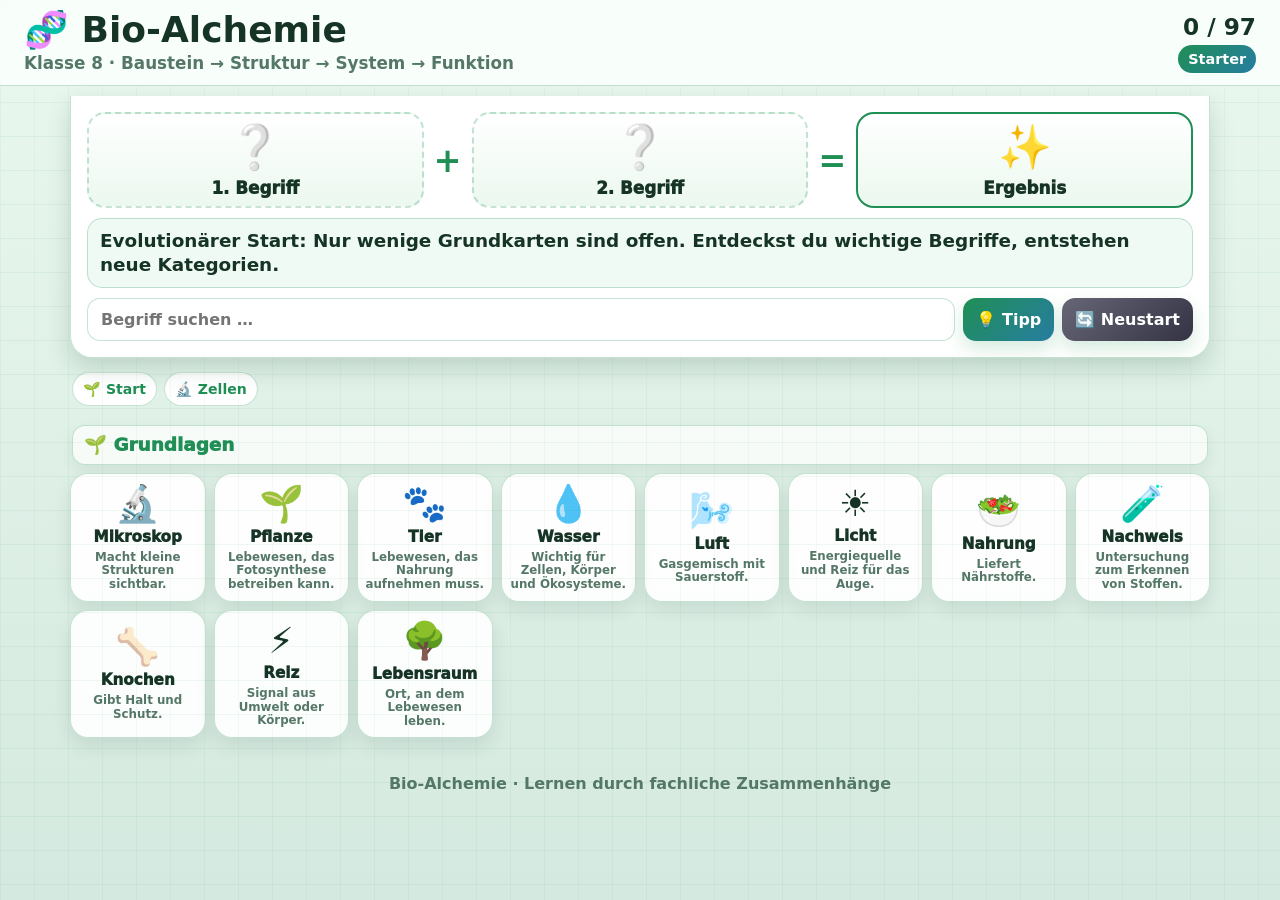
==== index.html @ 3c085ee6 "Load sticky combination area CSS" ====
<!DOCTYPE html>
<html lang="de">
<head>
<meta charset="UTF-8">
<meta name="viewport" content="width=device-width,initial-scale=1.0">
<title>Bio-Alchemie – Klasse 8</title>
<link rel="stylesheet" href="style.css">
<link rel="stylesheet" href="sticky-play.css?v=1">
</head>
<body>
<header class="topbar">
  <div><h1>🧬 Bio-Alchemie</h1><p>Klasse 8 · Baustein → Struktur → System → Funktion</p></div>
  <div class="stats"><strong id="counter">0 / 0</strong><span id="badge">Starter</span></div>
</header>
<main>
  <section class="play">
    <div class="combo">
      <div class="slot" id="a">❔<span>1. Begriff</span></div><b>+</b>
      <div class="slot" id="b">❔<span>2. Begriff</span></div><b>=</b>
      <div class="slot result" id="r">✨<span>Ergebnis</span></div>
    </div>
    <div id="msg" class="msg">Tippe zwei Begriffe an. Wenn sie fachlich zusammenpassen, entsteht ein neuer Biologie-Begriff.</div>
    <div class="controls"><input id="search" placeholder="Begriff suchen …"><button id="hint">💡 Tipp</button><button id="reset">🔄 Neustart</button></div>
  </section>
  <section id="grid" class="grid"></section>
</main>
<div id="pop" class="pop"><div class="popcard"><button id="close">×</button><div id="pe">🧬</div><h2 id="pt">Neu</h2><p id="pf"></p><p id="px"></p></div></div>
<footer>Bio-Alchemie · Lernen durch fachliche Zusammenhänge</footer>
<script src="script2.js?v=2"></script>
<script src="start-clean.js?v=2"></script>
<script src="category-visible-fix.js?v=3"></script>
</body>
</html>
---- style.css ----
:root{--g:#1f8f55;--b:#277da1;--t:#163426;--m:#557767;--bd:rgba(31,143,85,.25);--card:rgba(255,255,255,.92)}*{box-sizing:border-box}body{margin:0;min-height:100vh;font-family:system-ui,-apple-system,Segoe UI,sans-serif;color:var(--t);background:radial-gradient(circle at 15% 18%,rgba(121,209,141,.38),transparent 0 22%),radial-gradient(circle at 84% 12%,rgba(39,125,161,.22),transparent 0 25%),linear-gradient(180deg,#eaf8ef,#d4e9df)}body:before{content:"";position:fixed;inset:0;pointer-events:none;opacity:.25;background-image:linear-gradient(rgba(31,143,85,.25) 1px,transparent 1px),linear-gradient(90deg,rgba(31,143,85,.18) 1px,transparent 1px);background-size:34px 34px}.topbar{position:sticky;top:0;z-index:5;display:flex;justify-content:space-between;gap:14px;align-items:center;padding:12px clamp(10px,3vw,24px);background:rgba(250,255,252,.9);backdrop-filter:blur(14px);border-bottom:1px solid var(--bd)}h1{margin:0;font-size:clamp(1.45rem,3.6vw,2.25rem);line-height:1}.topbar p{margin:5px 0 0;font-size:clamp(.88rem,1.8vw,1.05rem);font-weight:750;color:var(--m)}.stats{text-align:right;display:grid;gap:5px}.stats strong{font-size:clamp(1.05rem,2.4vw,1.45rem)}.stats span{padding:6px 10px;border-radius:999px;background:linear-gradient(135deg,var(--g),var(--b));color:#fff;font-weight:900;font-size:.9rem}main{max-width:1180px;margin:auto;padding:10px clamp(8px,2vw,20px) 22px}.play{padding:clamp(10px,2vw,16px);border:1px solid var(--bd);border-radius:22px;background:rgba(255,255,255,.76);box-shadow:0 12px 26px rgba(21,70,45,.13);backdrop-filter:blur(10px)}.combo{display:grid;grid-template-columns:1fr auto 1fr auto 1fr;gap:clamp(5px,1.2vw,10px);align-items:center}.slot{min-height:86px;border:2px dashed var(--bd);border-radius:18px;background:linear-gradient(180deg,#fff,#ebf8ef);display:grid;place-items:center;align-content:center;gap:5px;text-align:center;font-weight:950;font-size:clamp(1.8rem,3.5vw,2.7rem);padding:8px;color:var(--m)}.slot span{display:block;font-size:clamp(.82rem,1.8vw,1.05rem);color:var(--t)}.slot small{display:block;font-size:.78rem;line-height:1.12;color:var(--m);font-weight:750}.active{border-style:solid;border-color:var(--g);box-shadow:inset 0 0 0 3px rgba(121,209,141,.28)}.success{border-style:solid;border-color:var(--g);animation:pop .35s}.fail{border-style:solid;border-color:#d94848;animation:shake .25s}.combo b{font-size:clamp(1.35rem,3vw,2.1rem);color:var(--g)}.msg{min-height:50px;margin:10px 0 10px;padding:10px 12px;border-radius:15px;background:rgba(240,250,244,.94);border:1px solid var(--bd);font-size:clamp(.98rem,2vw,1.15rem);font-weight:830;line-height:1.3}.msg b{color:var(--g)}.controls{display:flex;flex-wrap:wrap;gap:8px}input,button{border:0;border-radius:13px;font:inherit;font-size:1rem;font-weight:850}input{flex:1 1 220px;padding:11px 13px;background:#fff;border:1px solid var(--bd);color:var(--t)}button{padding:10px 13px;cursor:pointer;color:#fff;background:linear-gradient(135deg,var(--g),var(--b));box-shadow:0 8px 17px rgba(31,143,85,.18)}#reset{background:linear-gradient(135deg,#667,#334)}.grid{display:grid;grid-template-columns:repeat(auto-fill,minmax(112px,1fr));gap:8px;margin-top:10px}.category-nav{grid-column:1/-1;position:sticky;top:78px;z-index:4;display:flex;gap:7px;overflow-x:auto;-webkit-overflow-scrolling:touch;padding:7px 2px 8px;background:rgba(234,248,239,.92);backdrop-filter:blur(8px);border-bottom:1px solid rgba(31,143,85,.16)}.category-pill{flex:0 0 auto;padding:8px 10px;border-radius:999px;font-size:.88rem;box-shadow:none;background:#fff;color:var(--g);border:1px solid var(--bd);white-space:nowrap}.category-head{grid-column:1/-1;margin:5px 2px 0;padding:8px 11px;border-radius:13px;background:rgba(255,255,255,.72);border:1px solid var(--bd);color:var(--g);font-size:clamp(1rem,2vw,1.15rem);font-weight:1000;box-shadow:0 6px 14px rgba(22,52,38,.07)}.card{min-height:106px;padding:9px 7px;border-radius:18px;background:var(--card);border:1px solid var(--bd);box-shadow:0 8px 18px rgba(22,52,38,.1);display:grid;align-content:center;justify-items:center;gap:5px;cursor:pointer;text-align:center;transition:.16s}.card:hover{transform:translateY(-2px);box-shadow:0 14px 24px rgba(22,52,38,.15)}.card.sel{border-color:var(--g);box-shadow:0 0 0 4px rgba(121,209,141,.32),0 14px 24px rgba(22,52,38,.15)}.sym{font-size:2.15rem}.name{font-size:.95rem;font-weight:1000;line-height:1.05}.info{color:var(--m);font-size:.74rem;font-weight:760;line-height:1.15}.new{animation:newcard .6s}.pop{display:none;position:fixed;inset:0;z-index:30;place-items:center;background:rgba(17,45,28,.38);backdrop-filter:blur(8px);padding:18px}.pop.show{display:grid}.popcard{position:relative;width:min(500px,96vw);padding:24px 20px 20px;border-radius:30px;background:radial-gradient(circle at 20% 0%,rgba(121,209,141,.35),transparent 0 32%),linear-gradient(180deg,#fff,#f0fbf4);text-align:center;box-shadow:0 24px 60px rgba(10,42,24,.32);animation:unlock .32s}.popcard button{position:absolute;right:13px;top:11px;width:36px;height:36px;padding:0;border-radius:50%;background:#e9f4ee;color:var(--t);box-shadow:none;font-size:1.35rem}.popcard div{font-size:4rem}.popcard h2{margin:3px 0 7px;font-size:clamp(1.4rem,4vw,2rem)}#pf{color:var(--g);font-size:1.04rem;font-weight:1000}#px{font-size:1.05rem;font-weight:780;line-height:1.35}footer{text-align:center;padding:14px;color:var(--m);font-weight:850}@keyframes pop{0%{transform:scale(.88)}70%{transform:scale(1.08)}100%{transform:scale(1)}}@keyframes shake{0%,100%{transform:translateX(0)}35%{transform:translateX(-7px)}70%{transform:translateX(7px)}}@keyframes newcard{0%{opacity:0;transform:scale(.6) rotate(-8deg)}70%{transform:scale(1.08)}100%{opacity:1;transform:scale(1)}}@keyframes unlock{0%{opacity:0;transform:scale(.84) translateY(18px)}100%{opacity:1;transform:scale(1)}}@media(min-width:900px){.grid{grid-template-columns:repeat(auto-fill,minmax(120px,1fr))}.card{min-height:112px}.sym{font-size:2.25rem}}@media(max-width:760px){.topbar{align-items:flex-start;flex-direction:column}.stats{text-align:left}.combo{grid-template-columns:1fr}.combo b{text-align:center;line-height:.7}.slot{min-height:74px}.grid{grid-template-columns:repeat(auto-fill,minmax(102px,1fr));gap:7px}.category-nav{top:0}.sym{font-size:2rem}.name{font-size:.9rem}.info{font-size:.7rem}}
---- sticky-play.css ----
/* iPad-Verbesserung: Kombinationsbereich bleibt beim Scrollen sichtbar */
.topbar{
  position:relative;
  top:auto;
}

.play{
  position:sticky;
  top:0;
  z-index:9;
  margin-top:0;
  border-radius:0 0 22px 22px;
  border-top:0;
  background:rgba(255,255,255,.94);
  box-shadow:0 10px 24px rgba(21,70,45,.18);
}

.category-nav{
  position:static;
  top:auto;
  z-index:auto;
  background:transparent;
  backdrop-filter:none;
  border-bottom:0;
  padding:4px 2px 6px;
}

.category-head{
  scroll-margin-top:210px;
}

@media(max-width:760px){
  .play{
    border-radius:0 0 18px 18px;
  }
  .category-head{
    scroll-margin-top:260px;
  }
}
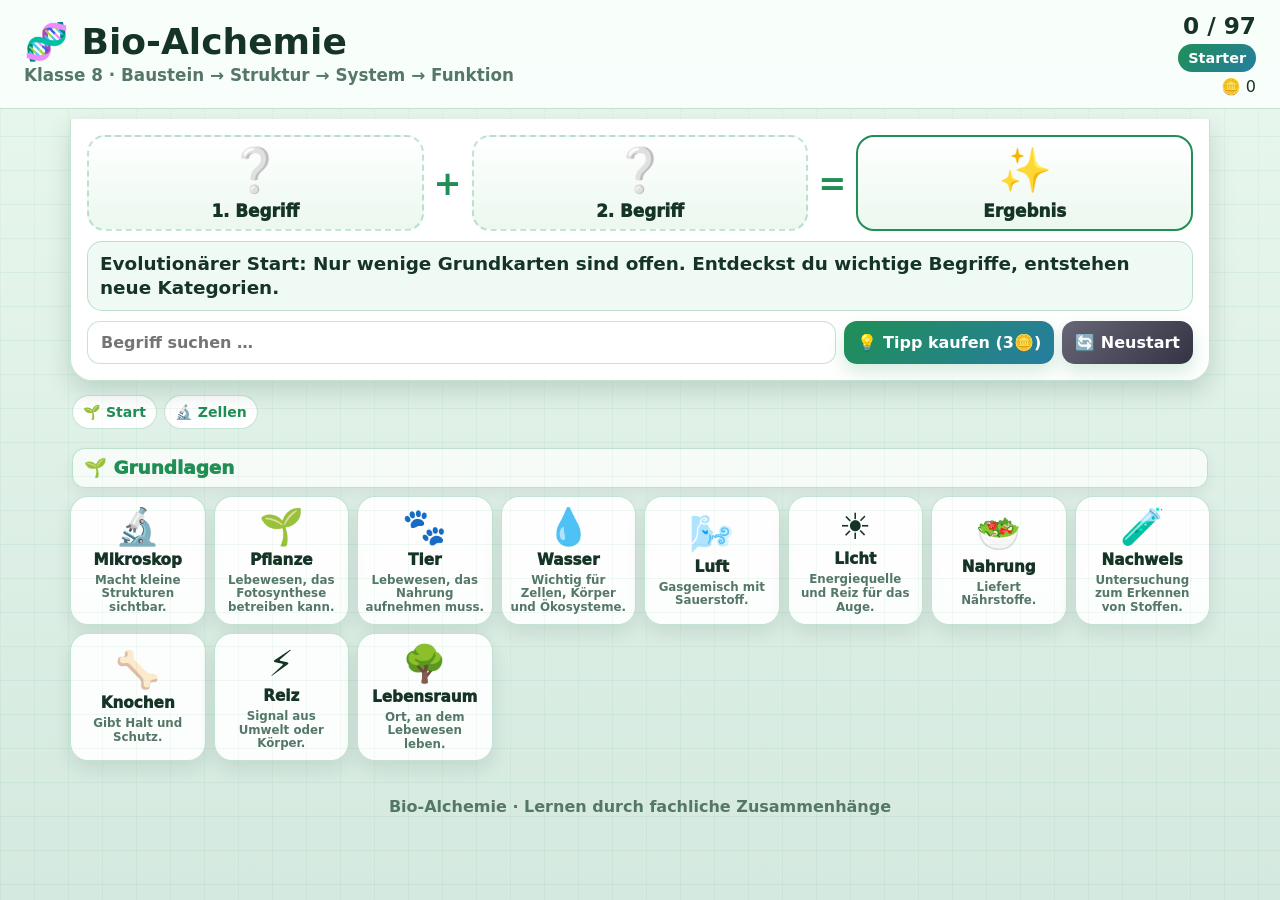
==== commit 26c73dd3: "Load coin system" ====
--- a/index.html
+++ b/index.html
@@ -29,5 +29,6 @@
 <script src="script2.js?v=2"></script>
 <script src="start-clean.js?v=2"></script>
 <script src="category-visible-fix.js?v=3"></script>
+<script src="coins.js?v=1"></script>
 </body>
 </html>
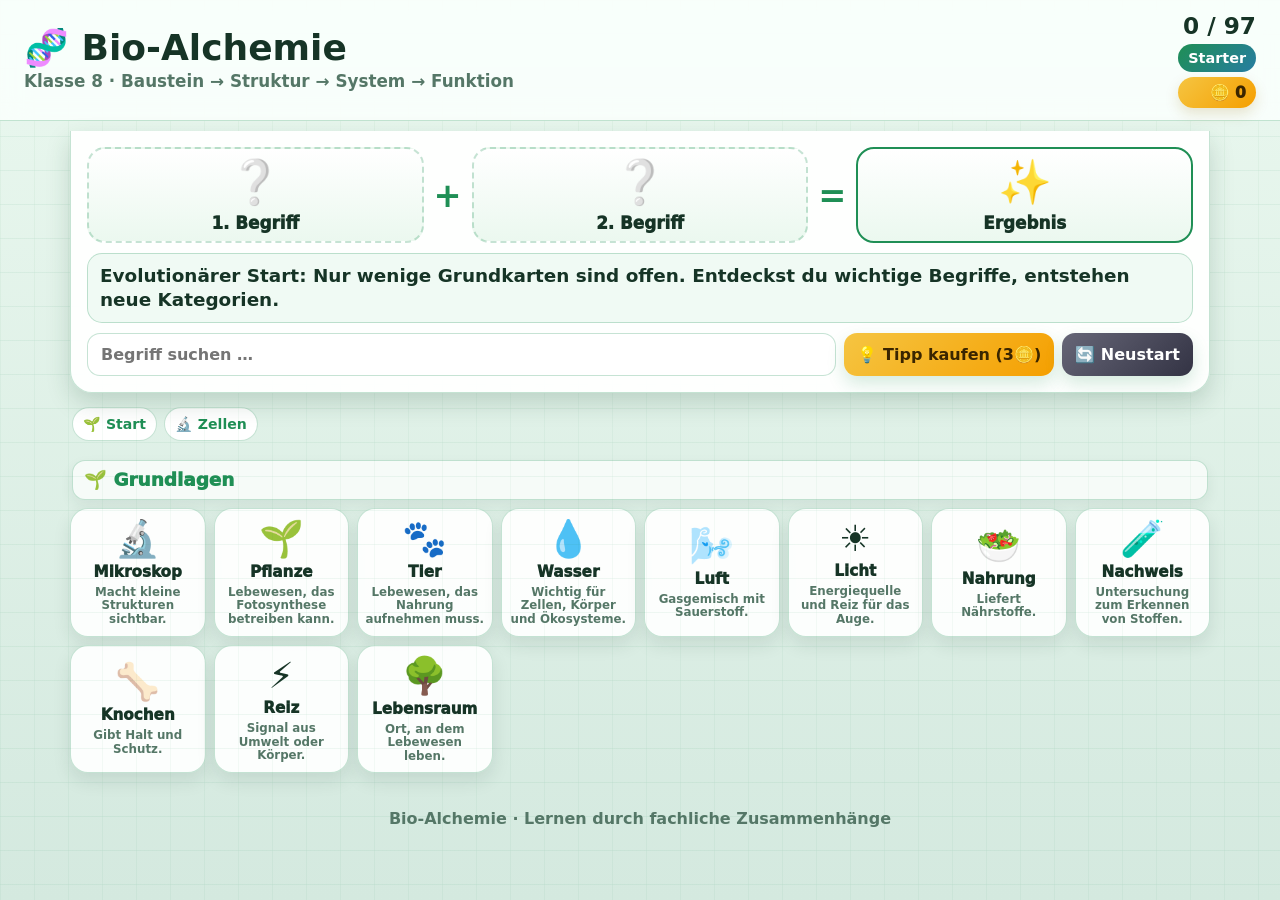
==== commit 5d14ce51: "Load coin styling" ====
--- a/index.html
+++ b/index.html
@@ -6,6 +6,7 @@
 <title>Bio-Alchemie – Klasse 8</title>
 <link rel="stylesheet" href="style.css">
 <link rel="stylesheet" href="sticky-play.css?v=1">
+<link rel="stylesheet" href="coins.css?v=1">
 </head>
 <body>
 <header class="topbar">
--- a/coins.css
+++ b/coins.css
@@ -0,0 +1,14 @@
+.coins-box{
+  padding:6px 10px;
+  border-radius:999px;
+  background:linear-gradient(135deg,#f5c542,#f59f00);
+  color:#3a2500;
+  font-weight:1000;
+  font-size:.98rem;
+  box-shadow:0 6px 14px rgba(150,100,0,.18);
+}
+
+#hint{
+  background:linear-gradient(135deg,#f5c542,#f59f00);
+  color:#3a2500;
+}
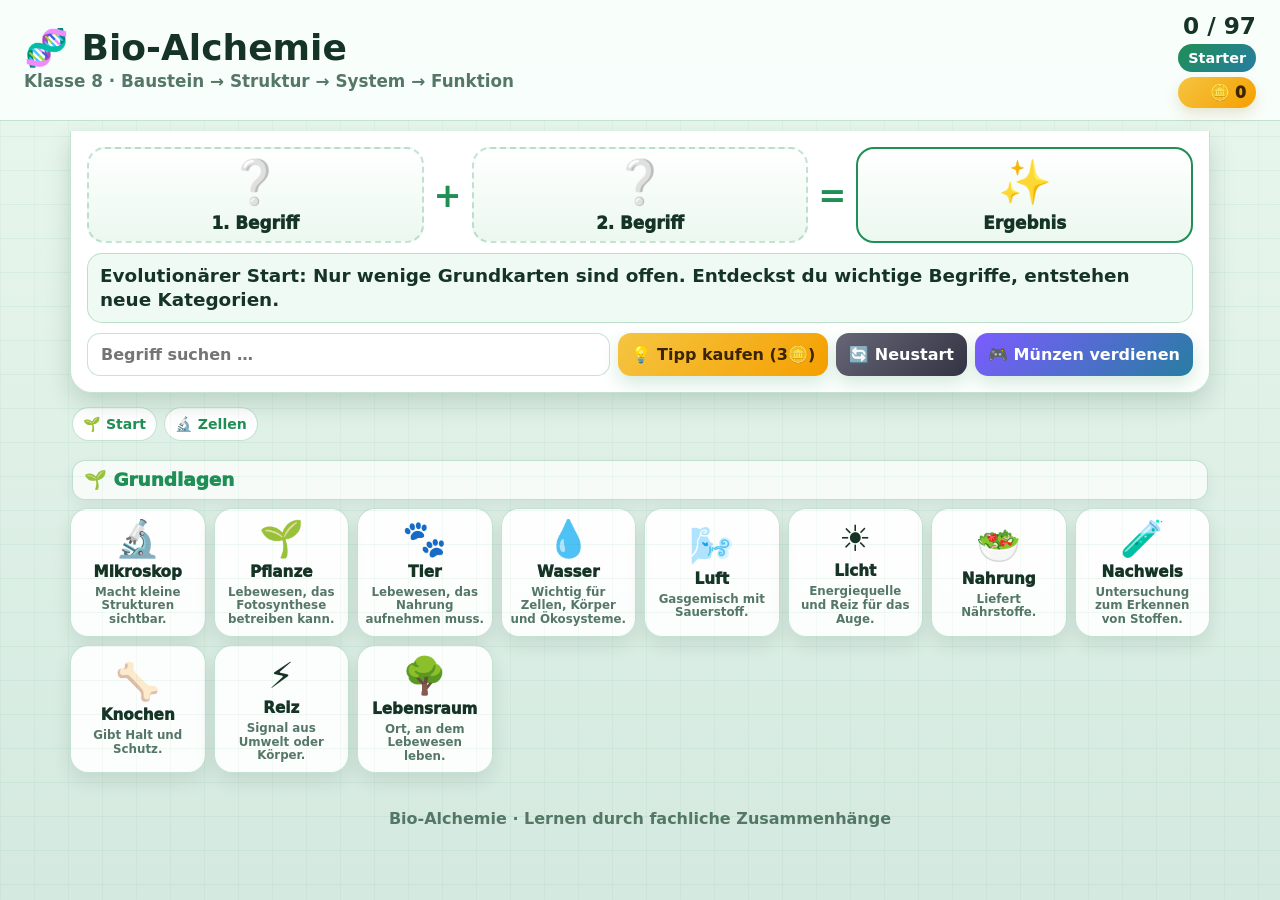
==== commit b82310b5: "Load mini game coin quiz" ====
--- a/index.html
+++ b/index.html
@@ -7,6 +7,7 @@
 <link rel="stylesheet" href="style.css">
 <link rel="stylesheet" href="sticky-play.css?v=1">
 <link rel="stylesheet" href="coins.css?v=1">
+<link rel="stylesheet" href="mini-game.css?v=1">
 </head>
 <body>
 <header class="topbar">
@@ -30,6 +31,7 @@
 <script src="script2.js?v=2"></script>
 <script src="start-clean.js?v=2"></script>
 <script src="category-visible-fix.js?v=3"></script>
-<script src="coins.js?v=1"></script>
+<script src="coins.js?v=2"></script>
+<script src="mini-game.js?v=1"></script>
 </body>
 </html>
--- a/mini-game.css
+++ b/mini-game.css
@@ -0,0 +1,72 @@
+.mini-modal{
+  display:none;
+  position:fixed;
+  inset:0;
+  z-index:50;
+  place-items:center;
+  padding:18px;
+  background:rgba(17,45,28,.42);
+  backdrop-filter:blur(8px);
+}
+.mini-modal.show{display:grid}
+.mini-card{
+  position:relative;
+  width:min(520px,96vw);
+  padding:22px;
+  border-radius:28px;
+  background:linear-gradient(180deg,#fff,#f0fbf4);
+  box-shadow:0 24px 60px rgba(10,42,24,.32);
+  border:1px solid rgba(31,143,85,.22);
+}
+.mini-close{
+  position:absolute;
+  right:12px;
+  top:10px;
+  width:36px;
+  height:36px;
+  padding:0;
+  border-radius:50%;
+  background:#e9f4ee;
+  color:var(--t);
+  box-shadow:none;
+  font-size:1.35rem;
+}
+.mini-card h2{margin:0 0 6px;font-size:1.7rem}
+.mini-intro{margin:0 0 12px;color:var(--m);font-weight:760}
+.mini-status{
+  padding:10px 12px;
+  border-radius:14px;
+  background:rgba(245,197,66,.22);
+  color:#3a2500;
+  font-weight:950;
+  margin-bottom:12px;
+}
+.mini-question{
+  font-size:1.28rem;
+  font-weight:1000;
+  margin-bottom:12px;
+  color:var(--t);
+}
+.mini-answers{
+  display:grid;
+  gap:9px;
+}
+.mini-answer,.mini-again{
+  width:100%;
+  text-align:left;
+  background:#fff;
+  color:var(--t);
+  border:1px solid var(--bd);
+  box-shadow:0 6px 14px rgba(22,52,38,.08);
+}
+.mini-answer.right{background:#dff7e6;border-color:#1f8f55;color:#135d38}
+.mini-answer.wrong{background:#fde2e2;border-color:#d94848;color:#7b2020}
+.mini-answer:disabled{opacity:1}
+#miniGameButton{
+  background:linear-gradient(135deg,#7c5cff,#277da1);
+  color:#fff;
+}
+@media(max-width:760px){
+  .mini-card{padding:18px;border-radius:24px}
+  .mini-question{font-size:1.12rem}
+}
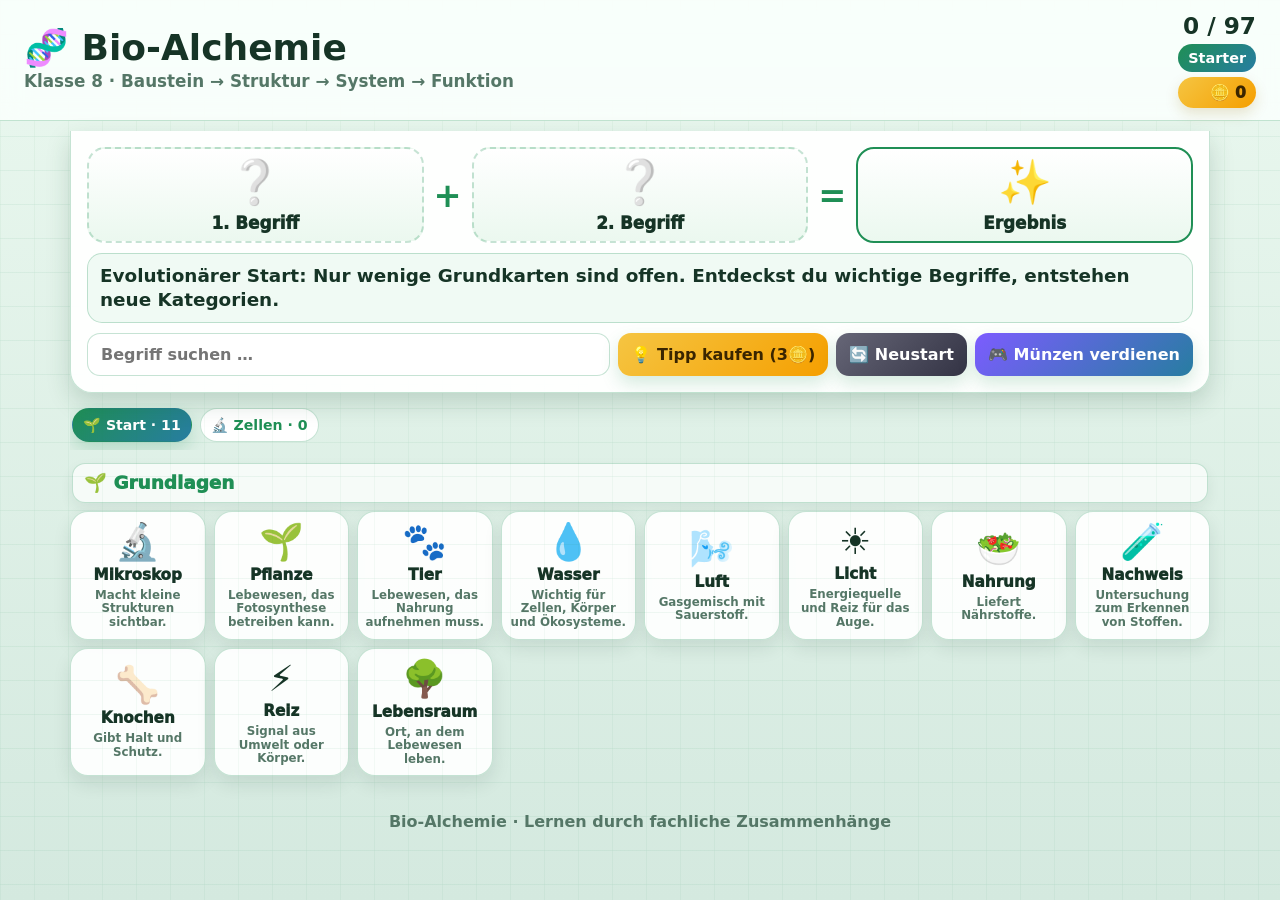
==== commit 4ce61254: "Load category tab styling" ====
--- a/index.html
+++ b/index.html
@@ -8,6 +8,7 @@
 <link rel="stylesheet" href="sticky-play.css?v=1">
 <link rel="stylesheet" href="coins.css?v=1">
 <link rel="stylesheet" href="mini-game.css?v=1">
+<link rel="stylesheet" href="tabs.css?v=1">
 </head>
 <body>
 <header class="topbar">
@@ -30,7 +31,7 @@
 <footer>Bio-Alchemie · Lernen durch fachliche Zusammenhänge</footer>
 <script src="script2.js?v=2"></script>
 <script src="start-clean.js?v=2"></script>
-<script src="category-visible-fix.js?v=3"></script>
+<script src="category-visible-fix.js?v=4"></script>
 <script src="coins.js?v=2"></script>
 <script src="mini-game.js?v=1"></script>
 </body>
--- a/tabs.css
+++ b/tabs.css
@@ -0,0 +1,25 @@
+.category-tabs{
+  position:static;
+  display:flex;
+  gap:8px;
+  overflow-x:auto;
+  padding:5px 2px 8px;
+  background:transparent;
+  border-bottom:0;
+}
+.category-pill.active-tab{
+  background:linear-gradient(135deg,var(--g),var(--b));
+  color:#fff;
+  border-color:transparent;
+  box-shadow:0 8px 18px rgba(31,143,85,.22);
+}
+.category-empty{
+  grid-column:1/-1;
+  padding:16px;
+  border-radius:16px;
+  background:rgba(255,255,255,.75);
+  border:1px dashed var(--bd);
+  color:var(--m);
+  font-weight:850;
+  text-align:center;
+}
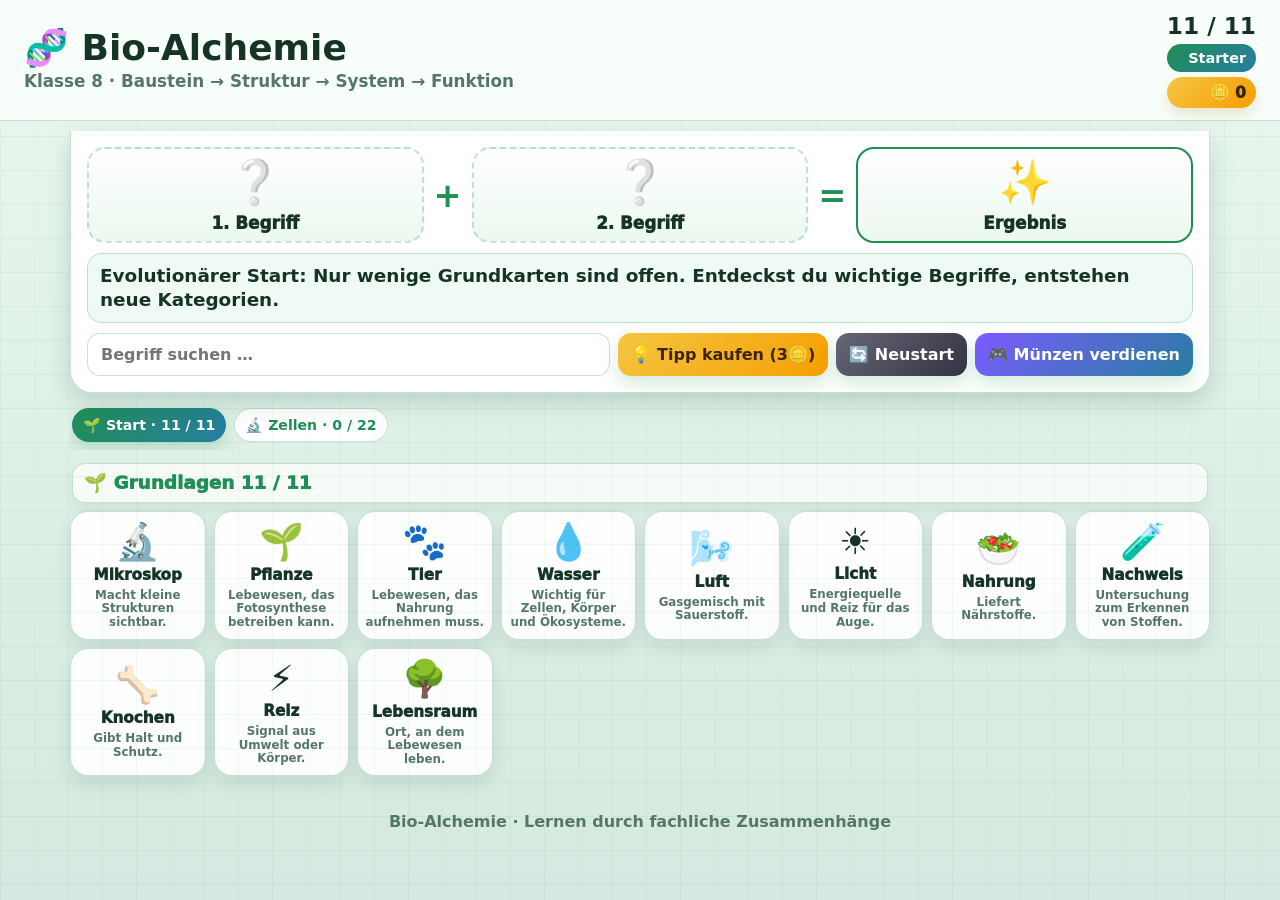
==== commit ea5dd4ba: "Bump category progress script version" ====
--- a/index.html
+++ b/index.html
@@ -31,7 +31,7 @@
 <footer>Bio-Alchemie · Lernen durch fachliche Zusammenhänge</footer>
 <script src="script2.js?v=2"></script>
 <script src="start-clean.js?v=2"></script>
-<script src="category-visible-fix.js?v=4"></script>
+<script src="category-visible-fix.js?v=5"></script>
 <script src="coins.js?v=2"></script>
 <script src="mini-game.js?v=1"></script>
 </body>
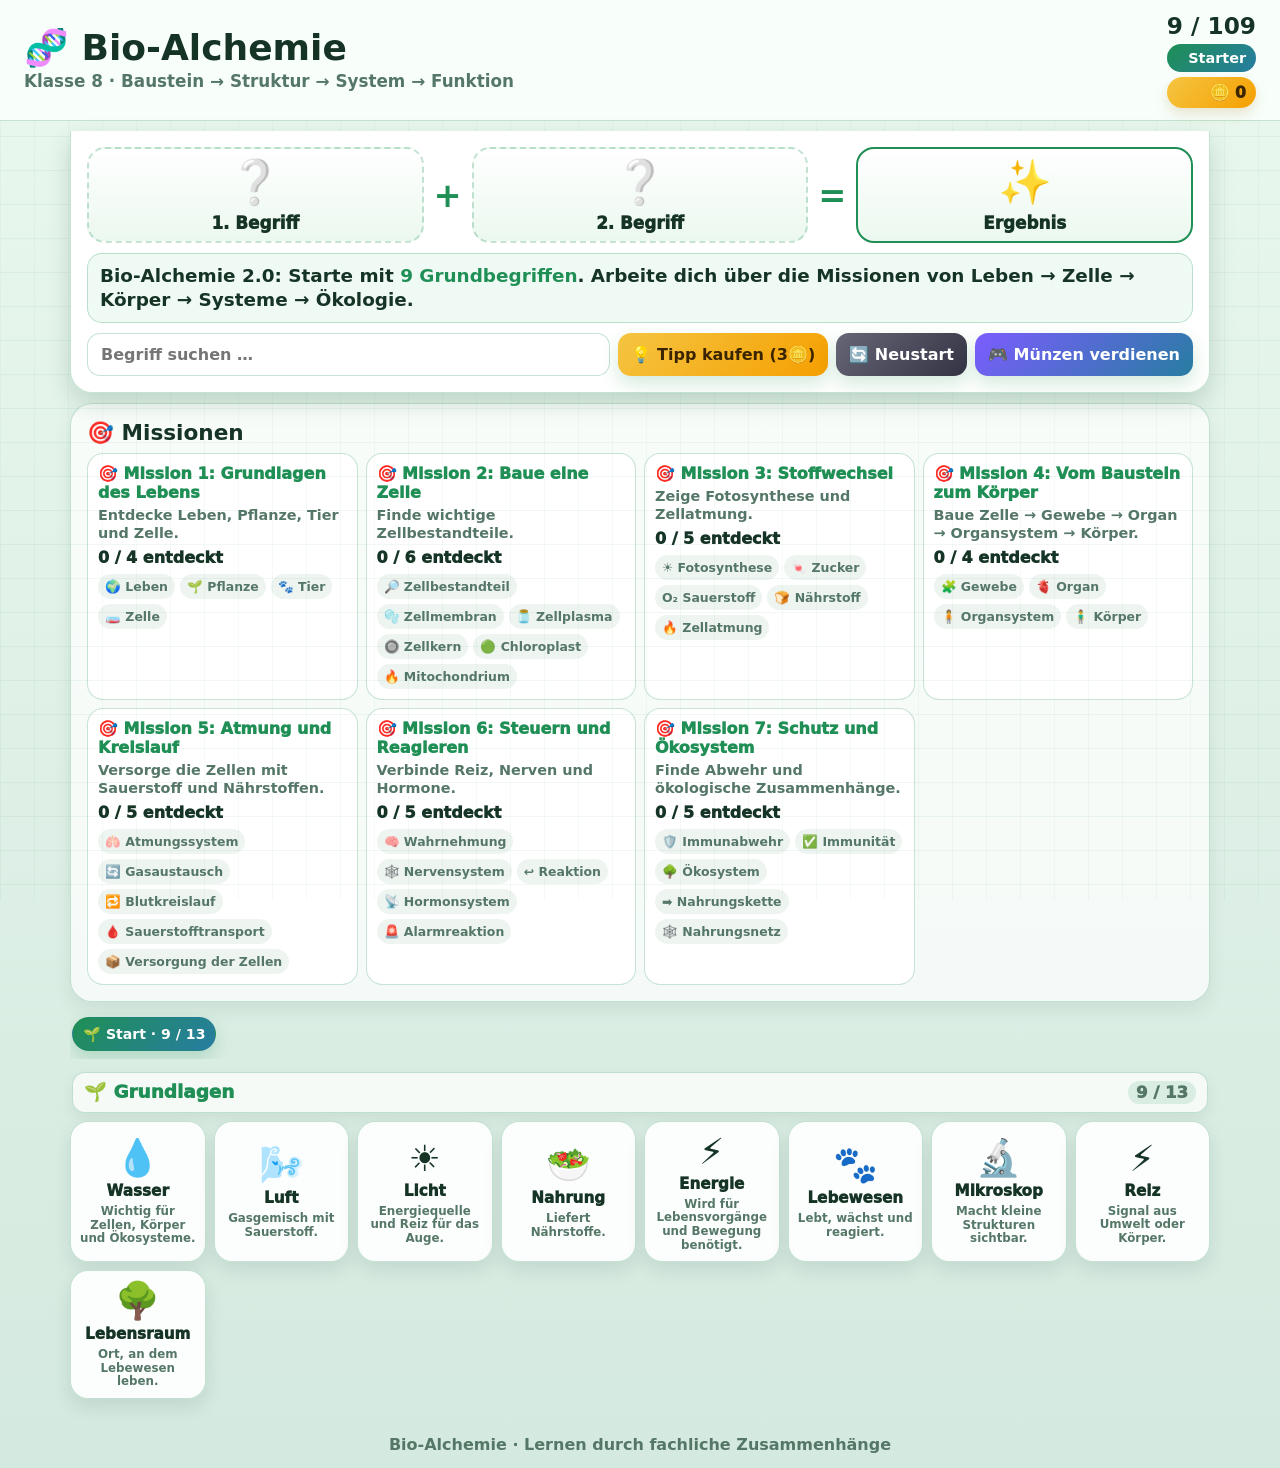
==== commit a945562b: "Aktiviere Missionen und entferne alte Konflikt-Skripte" ====
--- a/index.html
+++ b/index.html
@@ -9,6 +9,7 @@
 <link rel="stylesheet" href="coins.css?v=1">
 <link rel="stylesheet" href="mini-game.css?v=1">
 <link rel="stylesheet" href="tabs.css?v=1">
+<link rel="stylesheet" href="mission.css?v=1">
 </head>
 <body>
 <header class="topbar">
@@ -25,14 +26,17 @@
     <div id="msg" class="msg">Tippe zwei Begriffe an. Wenn sie fachlich zusammenpassen, entsteht ein neuer Biologie-Begriff.</div>
     <div class="controls"><input id="search" placeholder="Begriff suchen …"><button id="hint">💡 Tipp</button><button id="reset">🔄 Neustart</button></div>
   </section>
+  <section class="mission-panel">
+    <h2>🎯 Missionen</h2>
+    <div id="missionList" class="mission-list"></div>
+  </section>
   <section id="grid" class="grid"></section>
 </main>
 <div id="pop" class="pop"><div class="popcard"><button id="close">×</button><div id="pe">🧬</div><h2 id="pt">Neu</h2><p id="pf"></p><p id="px"></p></div></div>
 <footer>Bio-Alchemie · Lernen durch fachliche Zusammenhänge</footer>
 <script src="script2.js?v=2"></script>
-<script src="start-clean.js?v=2"></script>
-<script src="category-visible-fix.js?v=5"></script>
+<script src="mission-upgrade.js?v=1"></script>
 <script src="coins.js?v=2"></script>
 <script src="mini-game.js?v=1"></script>
 </body>
-</html>
+</html>
--- a/tabs.css
+++ b/tabs.css
@@ -13,6 +13,14 @@
   border-color:transparent;
   box-shadow:0 8px 18px rgba(31,143,85,.22);
 }
+.category-progress{
+  float:right;
+  padding:2px 8px;
+  border-radius:999px;
+  background:rgba(31,143,85,.12);
+  color:var(--g);
+  font-size:.88em;
+}
 .category-empty{
   grid-column:1/-1;
   padding:16px;
--- a/mission.css
+++ b/mission.css
@@ -0,0 +1 @@
+.mission-panel{margin:10px 0;padding:clamp(10px,2vw,16px);border:1px solid var(--bd);border-radius:22px;background:rgba(255,255,255,.72);box-shadow:0 8px 18px rgba(22,52,38,.08)}.mission-panel h2{margin:0 0 8px;font-size:clamp(1.05rem,2.4vw,1.35rem)}.mission-list{display:grid;grid-template-columns:repeat(auto-fit,minmax(220px,1fr));gap:8px}.mission-card{padding:10px;border:1px solid var(--bd);border-radius:16px;background:#fff}.mission-card.active{box-shadow:0 0 0 3px rgba(121,209,141,.22)}.mission-card.done{background:linear-gradient(180deg,#f1fff5,#fff);border-color:rgba(31,143,85,.55)}.mission-title{font-weight:1000;color:var(--g)}.mission-text{margin-top:4px;font-size:.9rem;font-weight:750;color:var(--m);line-height:1.25}.mission-progress{margin-top:6px;font-weight:950}.mission-targets{display:flex;flex-wrap:wrap;gap:5px;margin-top:7px}.mission-targets span{font-size:.78rem;font-weight:850;border-radius:999px;padding:5px 7px;background:#eef4f0;color:var(--m)}.mission-targets span.ok{background:rgba(31,143,85,.13);color:var(--g)}.category-empty{grid-column:1/-1;padding:14px;border-radius:14px;background:#fff;border:1px dashed var(--bd);font-weight:850;color:var(--m)}.category-progress{float:right;color:var(--m);font-size:.9em}.active-tab{background:linear-gradient(135deg,var(--g),var(--b))!important;color:#fff!important}
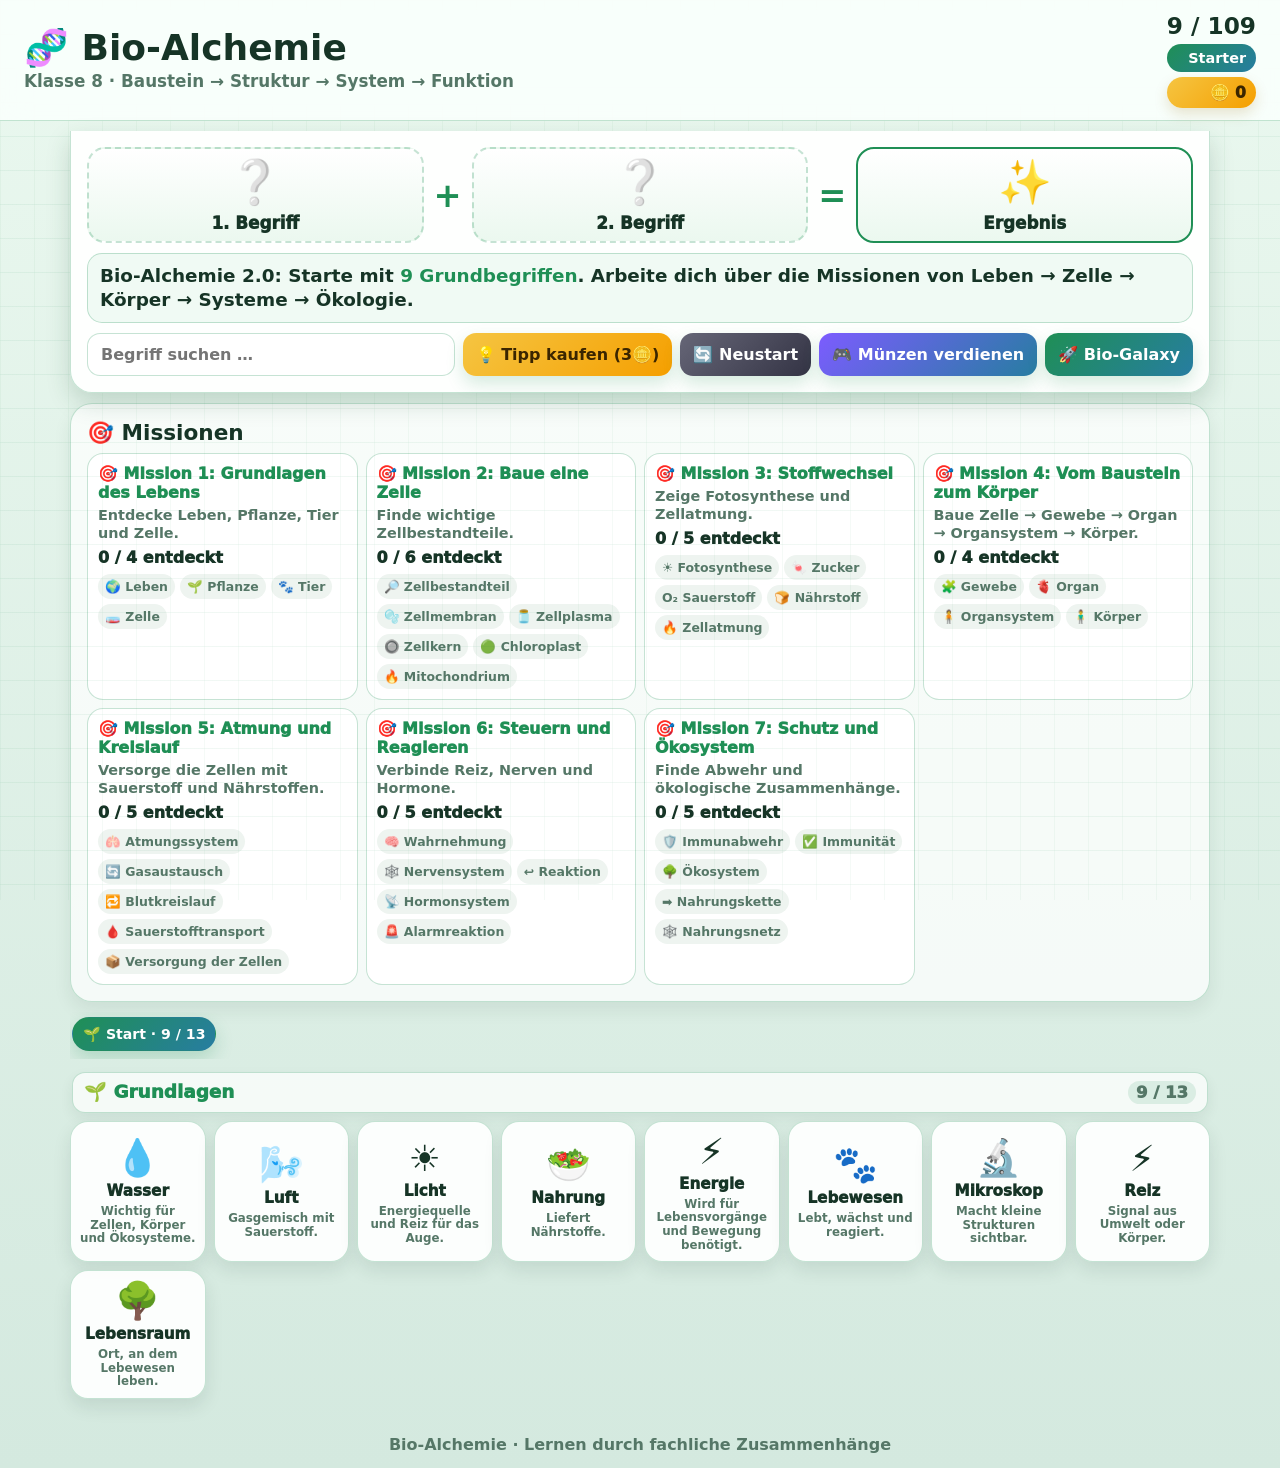
==== commit 85d03ec1: "Aktiviere Bio-Galaxy Mini-Spiel" ====
--- a/index.html
+++ b/index.html
@@ -10,6 +10,7 @@
 <link rel="stylesheet" href="mini-game.css?v=1">
 <link rel="stylesheet" href="tabs.css?v=1">
 <link rel="stylesheet" href="mission.css?v=1">
+<link rel="stylesheet" href="galaxy-game.css?v=1">
 </head>
 <body>
 <header class="topbar">
@@ -37,6 +38,7 @@
 <script src="script2.js?v=2"></script>
 <script src="mission-upgrade.js?v=1"></script>
 <script src="coins.js?v=2"></script>
-<script src="mini-game.js?v=1"></script>
+<script src="mini-game.js?v=2"></script>
+<script src="galaxy-game.js?v=1"></script>
 </body>
 </html>
--- a/galaxy-game.css
+++ b/galaxy-game.css
@@ -0,0 +1 @@
+.galaxy-modal{display:none;position:fixed;inset:0;z-index:60;place-items:center;background:rgba(3,8,24,.72);backdrop-filter:blur(10px);padding:10px}.galaxy-modal.show{display:grid}.galaxy-card{width:min(920px,98vw);background:linear-gradient(180deg,#08172f,#061020);color:#fff;border-radius:26px;border:1px solid rgba(140,200,255,.35);box-shadow:0 28px 80px rgba(0,0,0,.48);padding:14px;position:relative}.galaxy-close{position:absolute;right:12px;top:10px;width:38px;height:38px;border-radius:50%;background:rgba(255,255,255,.16);color:#fff;box-shadow:none}.galaxy-card h2{margin:0 46px 6px 2px;font-size:clamp(1.3rem,3vw,2rem)}.galaxy-info{display:flex;flex-wrap:wrap;gap:8px;align-items:center;margin-bottom:8px}.galaxy-pill{padding:6px 10px;border-radius:999px;background:rgba(255,255,255,.12);font-weight:900}.galaxy-task{flex:1 1 260px;padding:8px 11px;border-radius:14px;background:rgba(121,209,141,.16);border:1px solid rgba(121,209,141,.35);font-weight:900;line-height:1.25}.galaxy-field{position:relative;height:min(58vh,470px);min-height:330px;overflow:hidden;border-radius:20px;background:radial-gradient(circle at 20% 20%,rgba(39,125,161,.55),transparent 0 22%),radial-gradient(circle at 80% 8%,rgba(121,209,141,.22),transparent 0 20%),linear-gradient(180deg,#08112b,#050816 70%,#081d28);border:1px solid rgba(255,255,255,.16);touch-action:none}.galaxy-field:before{content:"";position:absolute;inset:0;background-image:radial-gradient(circle,#fff 1px,transparent 1.8px);background-size:38px 38px;opacity:.18;animation:galaxyStars 8s linear infinite}.galaxy-ship{position:absolute;bottom:12px;left:50%;transform:translateX(-50%);font-size:2.6rem;filter:drop-shadow(0 0 12px rgba(121,209,141,.75));z-index:4;user-select:none}.galaxy-word{position:absolute;top:-42px;z-index:3;min-width:76px;max-width:165px;text-align:center;padding:7px 9px;border-radius:999px;background:rgba(255,255,255,.94);color:#0b1b2f;border:2px solid rgba(255,255,255,.55);font-weight:1000;box-shadow:0 8px 18px rgba(0,0,0,.24);white-space:nowrap}.galaxy-word.good{border-color:rgba(121,209,141,.85)}.galaxy-word.bad{border-color:rgba(255,130,130,.75)}.galaxy-shot{position:absolute;width:7px;height:22px;border-radius:999px;background:#e7fff0;box-shadow:0 0 12px #79d18d;z-index:2}.galaxy-hit{animation:galaxyHit .25s forwards}.galaxy-controls{display:flex;justify-content:center;gap:10px;align-items:center;margin-top:10px}.galaxy-controls button{min-width:72px;border-radius:16px;background:linear-gradient(135deg,#1f8f55,#277da1);color:#fff}.galaxy-controls .shoot{min-width:140px;font-size:1.08rem}.galaxy-result{margin-top:9px;padding:9px 11px;border-radius:14px;background:rgba(255,255,255,.12);font-weight:900;line-height:1.25}.galaxy-legend{font-size:.9rem;color:rgba(255,255,255,.82);font-weight:750}.galaxy-start{display:grid;place-items:center;position:absolute;inset:0;z-index:8;background:rgba(3,8,24,.64);text-align:center;padding:20px}.galaxy-start-box{max-width:560px}.galaxy-start-box p{font-weight:800;line-height:1.35}.galaxy-start-box button{font-size:1.1rem;padding:12px 18px}@keyframes galaxyStars{from{background-position:0 0}to{background-position:0 76px}}@keyframes galaxyHit{to{opacity:0;transform:scale(1.45)}}@media(max-width:760px){.galaxy-card{border-radius:18px;padding:10px}.galaxy-field{height:52vh;min-height:300px}.galaxy-word{font-size:.86rem;min-width:64px;max-width:135px;padding:6px 7px}.galaxy-ship{font-size:2.35rem}.galaxy-controls button{min-width:62px;padding:12px 10px}.galaxy-controls .shoot{min-width:120px}}
